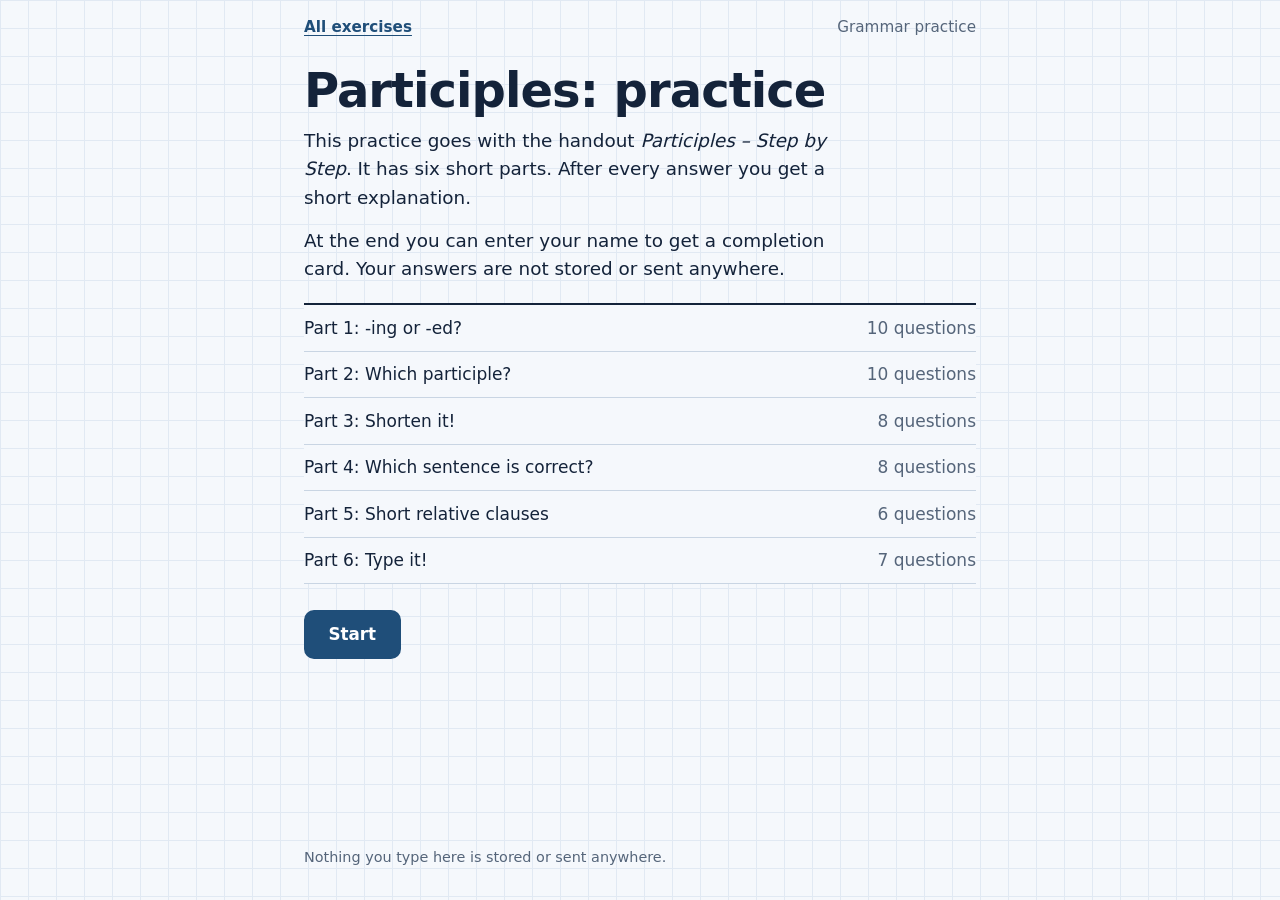
==== participles/index.html @ 106b2fde "Add files via upload" ====
<!doctype html>
<html lang="en">
<head>
  <meta charset="utf-8">
  <meta name="viewport" content="width=device-width, initial-scale=1">
  <title>Participles: practice</title>
  <meta name="description" content="Interactive practice for participles: -ing and -ed adjectives, participle clauses and short relative clauses.">
  <link rel="icon" href="data:,">
  <link rel="stylesheet" href="../shared/style.css">
</head>
<body>
  <a class="skip" href="#app">Skip to the exercise</a>
  <header class="top">
    <a href="../index.html">All exercises</a>
    <span class="brand">Grammar practice</span>
  </header>
  <main id="app" tabindex="-1">
    <noscript><p>This exercise needs JavaScript. Please turn it on in your browser.</p></noscript>
  </main>
  <footer>Nothing you type here is stored or sent anywhere.</footer>
  <script src="../shared/code.js"></script>
  <script src="data.js"></script>
  <script src="../shared/engine.js"></script>
</body>
</html>
---- shared/style.css ----
/* Grammar practice – shared styles.
   Look: squared exercise-book paper, navy ink, highlighter gaps, teacher-pen marks.
   No external fonts or requests on purpose (works offline, nothing is sent anywhere). */

:root {
  color-scheme: light dark;
  --paper: #f5f8fc;
  --grid: #e1e9f3;
  --sheet: #ffffff;
  --ink: #14233a;
  --muted: #55657a;
  --line: #c9d5e3;
  --pen: #1f4e79;          /* buttons, borders */
  --pen-strong: #173a5c;   /* hover */
  --link: #1f4e79;
  --on-pen: #ffffff;
  --soft: #e6eef7;
  --mark: #ffe45c;         /* highlighter */
  --good: #137a41;
  --good-bg: #dff3e6;
  --good-line: #78c496;
  --bad: #b8312b;
  --bad-bg: #fbe5e2;
  --bad-line: #e8998f;
  --sans: "Avenir Next", "Segoe UI Variable Text", "Segoe UI", system-ui, -apple-system, Roboto, "Helvetica Neue", Arial, sans-serif;
  --mono: ui-monospace, "SF Mono", "Cascadia Mono", Consolas, "Liberation Mono", monospace;
}

@media (prefers-color-scheme: dark) {
  :root {
    --paper: #0e1621;
    --grid: #172334;
    --sheet: #152030;
    --ink: #e8eef5;
    --muted: #9db0c4;
    --line: #2c3c52;
    --pen: #2f6aa3;
    --pen-strong: #3a7cba;
    --link: #8cc0f0;
    --soft: #1b2a3d;
    --mark: #6b5c12;
    --good: #75d69f;
    --good-bg: #13301f;
    --good-line: #2f6f4a;
    --bad: #ff9f95;
    --bad-bg: #3a1b19;
    --bad-line: #7b3a35;
  }
}

* { box-sizing: border-box; }

html { -webkit-text-size-adjust: 100%; }

body {
  margin: 0;
  min-height: 100vh;
  display: flex;
  flex-direction: column;
  font-family: var(--sans);
  font-size: 1.0625rem;
  line-height: 1.55;
  color: var(--ink);
  background-color: var(--paper);
  background-image:
    linear-gradient(var(--grid) 1px, transparent 1px),
    linear-gradient(90deg, var(--grid) 1px, transparent 1px);
  background-size: 28px 28px;
}

.skip {
  position: absolute; left: -999px; top: 0;
  background: var(--ink); color: var(--paper); padding: .5rem .8rem; z-index: 10;
}
.skip:focus { left: .5rem; top: .5rem; }

.sr-only {
  position: absolute; width: 1px; height: 1px; margin: -1px; padding: 0;
  overflow: hidden; clip: rect(0 0 0 0); white-space: nowrap; border: 0;
}

/* ---------- page frame ---------- */
.top {
  width: 100%; max-width: 44rem; margin: 0 auto;
  padding: 1rem 1rem 0;
  display: flex; justify-content: space-between; align-items: baseline; gap: 1rem;
  font-size: .95rem;
}
.top a { color: var(--link); font-weight: 600; text-underline-offset: 3px; }
.top .brand { color: var(--muted); }

main {
  width: 100%; max-width: 44rem; margin: 0 auto;
  padding: 1.5rem 1rem 3rem; flex: 1;
}
main:focus { outline: none; }

footer {
  width: 100%; max-width: 44rem; margin: 0 auto;
  padding: 1rem 1rem 2rem; color: var(--muted); font-size: .9rem;
}

h1, h2, h3 { line-height: 1.12; letter-spacing: -.02em; margin: 0 0 .6rem; font-weight: 800; }
h1 { font-size: clamp(2.1rem, 7vw, 3rem); }
h2 { font-size: clamp(1.6rem, 5vw, 2.1rem); }
h3 { font-size: 1.15rem; letter-spacing: -.01em; }
h1:focus, h2:focus, .instruction:focus { outline: none; }
p { margin: 0 0 .9rem; }

:focus-visible { outline: 3px solid var(--link); outline-offset: 3px; border-radius: 6px; }

/* ---------- buttons ---------- */
.btn {
  font: inherit; font-weight: 700; font-size: 1.05rem;
  min-height: 3rem; padding: .6rem 1.4rem;
  border-radius: 10px; border: 2px solid var(--pen);
  background: var(--pen); color: var(--on-pen); cursor: pointer;
}
.btn:hover { background: var(--pen-strong); border-color: var(--pen-strong); }
.btn.secondary { background: transparent; color: var(--link); }
.btn.secondary:hover { background: var(--soft); }
.btn:disabled { opacity: .55; cursor: default; }
.actions { display: flex; flex-wrap: wrap; gap: .7rem; margin-top: 1.1rem; }

/* ---------- intro, part intro ---------- */
.lede { font-size: 1.15rem; max-width: 34rem; }
.part-list { margin: 1.2rem 0 1.6rem; padding: 0; list-style: none; border-top: 2px solid var(--ink); }
.part-list li {
  display: flex; justify-content: space-between; gap: 1rem;
  padding: .6rem 0; border-bottom: 1px solid var(--line); background: var(--paper);
}
.part-list .count { color: var(--muted); white-space: nowrap; }

.rule {
  background: var(--sheet); border: 2px solid var(--ink); border-radius: 10px;
  padding: 1rem 1.2rem .4rem; margin: 1rem 0 1.4rem; max-width: 36rem;
}
.rule h3 { margin-bottom: .5rem; }
.rule ul { margin: 0 0 .7rem; padding-left: 1.2rem; }
.rule li { margin-bottom: .35rem; }

/* ---------- progress ---------- */
.progress { margin-bottom: 1.6rem; }
.progress-label { color: var(--muted); font-size: .95rem; margin-bottom: .4rem; }
.bar { height: 6px; background: var(--line); border-radius: 3px; overflow: hidden; }
.bar .fill { height: 100%; background: var(--pen); }

/* ---------- the question ---------- */
.instruction { font-weight: 700; margin-bottom: .6rem; }
.q {
  font-size: clamp(1.3rem, 4.4vw, 1.75rem); line-height: 1.5; font-weight: 560;
  max-width: 34rem; margin-bottom: 1.4rem; letter-spacing: -.005em;
}
.gap {
  display: inline-block; min-width: 5.5ch; padding: 0 .35em; margin: 0 .1em;
  text-align: center; font-weight: 700;
  background: var(--mark); border-bottom: 3px solid var(--ink);
}
.gap.filled {
  color: var(--good); border-bottom-color: var(--good);
  background-image: linear-gradient(var(--good-bg), var(--good-bg));
  background-repeat: no-repeat; background-size: 100% 100%;
  animation: sweep .4s ease-out;
}
@keyframes sweep { from { background-size: 0% 100%; } to { background-size: 100% 100%; } }

.options { display: grid; gap: .65rem; max-width: 36rem; }
.options.short { grid-template-columns: repeat(auto-fit, minmax(11rem, 1fr)); }
.opt {
  position: relative; display: flex; align-items: center; gap: .8rem;
  width: 100%; min-height: 3.3rem; padding: .7rem 3rem .7rem .9rem;
  font: inherit; font-size: 1.05rem; text-align: left; color: var(--ink);
  background: var(--sheet); border: 2px solid var(--line); border-radius: 10px; cursor: pointer;
}
.opt:hover:not(:disabled) { border-color: var(--pen); background: var(--soft); }
.opt:disabled { cursor: default; color: var(--ink); }
.opt .key {
  flex: none; display: grid; place-items: center; width: 1.7rem; height: 1.7rem;
  border: 1.5px solid var(--line); border-radius: 50%; font-size: .85rem; color: var(--muted);
}
.opt.correct { border-color: var(--good-line); background: var(--good-bg); }
.opt.wrong { border-color: var(--bad-line); background: var(--bad-bg); }
.opt.dim { opacity: .6; }
.opt.correct::after, .opt.wrong::after {
  position: absolute; right: .9rem; top: 50%; transform: translateY(-50%);
  font-size: 1.5rem; font-weight: 800; line-height: 1;
}
.opt.correct::after { content: "\2713"; color: var(--good); }
.opt.wrong::after { content: "\2717"; color: var(--bad); }

.typed { display: flex; flex-wrap: wrap; gap: .7rem; max-width: 36rem; }
.answer {
  flex: 1 1 14rem; min-height: 3.3rem; padding: .6rem .9rem;
  font: inherit; font-size: 1.15rem; color: var(--ink);
  background: var(--sheet); border: 2px solid var(--ink); border-radius: 10px;
}
.answer.ok { border-color: var(--good-line); background: var(--good-bg); }
.answer.no { border-color: var(--bad-line); background: var(--bad-bg); }

.feedback {
  max-width: 36rem; margin-top: 1.2rem; padding: .9rem 1.1rem .3rem;
  border-left: 6px solid; border-radius: 0 10px 10px 0; background: var(--sheet);
}
.feedback.ok { border-color: var(--good); background: var(--good-bg); }
.feedback.no { border-color: var(--bad); background: var(--bad-bg); }
.fb-head { font-weight: 800; font-size: 1.1rem; margin-bottom: .4rem; }
.feedback.ok .fb-head { color: var(--good); }
.feedback.no .fb-head { color: var(--bad); }

/* ---------- results ---------- */
.score { font-size: clamp(3rem, 14vw, 5rem); font-weight: 800; letter-spacing: -.03em; line-height: 1; margin: .2rem 0 .4rem; }
.score small { font-size: .4em; font-weight: 600; color: var(--muted); letter-spacing: 0; }
.part-scores { list-style: none; margin: 1rem 0 1.6rem; padding: 0; max-width: 30rem; border-top: 2px solid var(--ink); }
.part-scores li { display: flex; justify-content: space-between; padding: .45rem 0; border-bottom: 1px solid var(--line); background: var(--paper); }

.mistakes { margin: 1.4rem 0; padding: 0; list-style: none; max-width: 38rem; }
.mistakes > li { background: var(--sheet); border: 1px solid var(--line); border-radius: 10px; padding: .9rem 1.1rem .4rem; margin-bottom: .8rem; }
.m-q { font-weight: 600; }
.m-given { color: var(--muted); font-size: .95rem; }
.m-right { color: var(--good); }
.m-right strong { color: inherit; }

.name-form { max-width: 36rem; margin: 2rem 0 1rem; padding-top: 1.2rem; border-top: 2px solid var(--ink); }
.name-form label { display: block; font-weight: 700; margin-bottom: .4rem; }
.form-msg { min-height: 1.4rem; color: var(--bad); font-size: .95rem; margin: .5rem 0 0; }

.completion {
  max-width: 28rem; margin: 1.4rem 0 .8rem; padding: 1.2rem 1.4rem .6rem;
  background: var(--sheet); border: 2px solid var(--ink); border-radius: 6px;
  outline: 2px dashed var(--line); outline-offset: -9px;
}
.completion h2 { margin-bottom: .2rem; }
.completion dl { display: grid; grid-template-columns: auto 1fr; gap: .2rem 1.2rem; margin: 1rem 0; }
.completion dt { color: var(--muted); }
.completion dd { margin: 0; font-weight: 700; }
.completion .code { font-family: var(--mono); font-size: 1.2rem; letter-spacing: .06em; }
.fine { color: var(--muted); font-size: .92rem; }
.line {
  display: block; margin: 0 0 .9rem; padding: .5rem .7rem; font-family: var(--mono); font-size: .85rem;
  background: var(--soft); border-radius: 6px; overflow-wrap: anywhere;
}
.copy-msg { color: var(--good); font-weight: 600; min-height: 1.4rem; }

/* ---------- hub ---------- */
.topic-list { list-style: none; margin: 1.6rem 0; padding: 0; border-top: 2px solid var(--ink); }
.topic-list li { border-bottom: 1px solid var(--line); }
.topic-list a {
  display: block; padding: 1.1rem .2rem; color: inherit; text-decoration: none; background: var(--paper);
}
.topic-list a:hover .topic-title { background: var(--mark); }
.topic-title { font-size: 1.5rem; font-weight: 800; letter-spacing: -.02em; line-height: 1.2; }
.topic-desc { margin: .3rem 0 .2rem; max-width: 34rem; }
.topic-meta { color: var(--muted); font-size: .95rem; margin: 0; }

/* ---------- verify page ---------- */
textarea.paste {
  width: 100%; min-height: 9rem; padding: .7rem .9rem; font-family: var(--mono); font-size: .9rem;
  color: var(--ink); background: var(--sheet); border: 2px solid var(--ink); border-radius: 10px;
}
table.results { width: 100%; border-collapse: collapse; margin: 1.2rem 0 1rem; background: var(--sheet); }
table.results th, table.results td { text-align: left; padding: .5rem .6rem; border-bottom: 1px solid var(--line); vertical-align: top; }
table.results th { border-bottom: 2px solid var(--ink); }
.status-ok { color: var(--good); font-weight: 800; }
.status-no { color: var(--bad); font-weight: 800; }

@media (prefers-reduced-motion: reduce) {
  .gap.filled { animation: none; }
}

@media print {
  body { background: #fff; color: #000; }
  .top, footer, .skip, .no-print { display: none !important; }
  main { padding: 0; }
  .completion { margin: 0; outline: none; border-color: #000; }
}
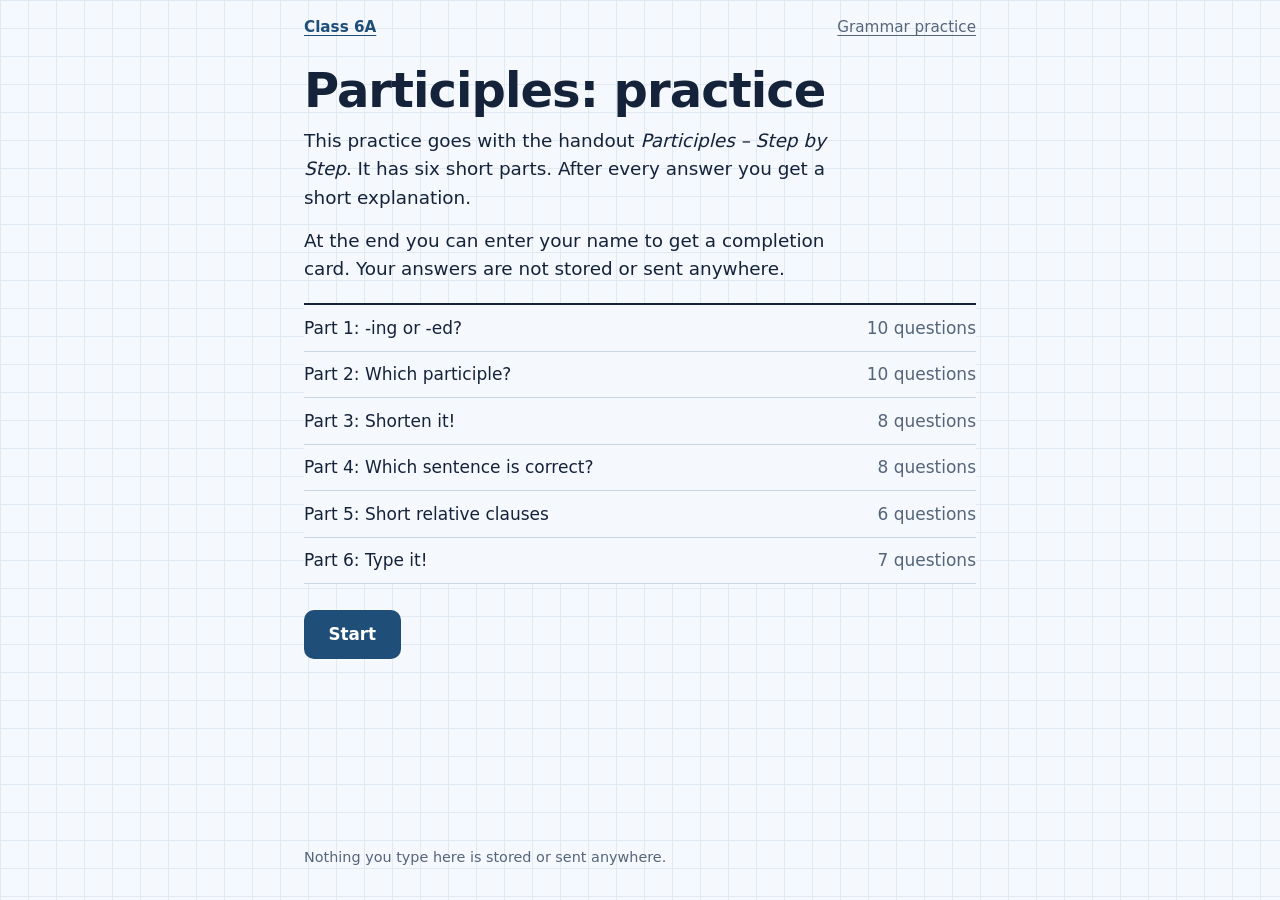
==== commit e574980f: "Add files via upload" ====
--- a/participles/index.html
+++ b/participles/index.html
@@ -11,8 +11,8 @@
 <body>
   <a class="skip" href="#app">Skip to the exercise</a>
   <header class="top">
-    <a href="../index.html">All exercises</a>
-    <span class="brand">Grammar practice</span>
+    <a href="../class.html?c=6A">Class 6A</a>
+    <a class="brand" href="../index.html">Grammar practice</a>
   </header>
   <main id="app" tabindex="-1">
     <noscript><p>This exercise needs JavaScript. Please turn it on in your browser.</p></noscript>
--- a/shared/style.css
+++ b/shared/style.css
@@ -87,7 +87,7 @@
   font-size: .95rem;
 }
 .top a { color: var(--link); font-weight: 600; text-underline-offset: 3px; }
-.top .brand { color: var(--muted); }
+.top .brand, .top a.brand { color: var(--muted); font-weight: 400; }
 
 main {
   width: 100%; max-width: 44rem; margin: 0 auto;
@@ -106,6 +106,7 @@
 h3 { font-size: 1.15rem; letter-spacing: -.01em; }
 h1:focus, h2:focus, .instruction:focus { outline: none; }
 p { margin: 0 0 .9rem; }
+.nb { white-space: nowrap; }
 
 :focus-visible { outline: 3px solid var(--link); outline-offset: 3px; border-radius: 6px; }
 
@@ -166,6 +167,9 @@
 
 .options { display: grid; gap: .65rem; max-width: 36rem; }
 .options.short { grid-template-columns: repeat(auto-fit, minmax(11rem, 1fr)); }
+@media (min-width: 30rem) {
+  .options.four { grid-template-columns: repeat(2, 1fr); }
+}
 .opt {
   position: relative; display: flex; align-items: center; gap: .8rem;
   width: 100%; min-height: 3.3rem; padding: .7rem 3rem .7rem .9rem;
